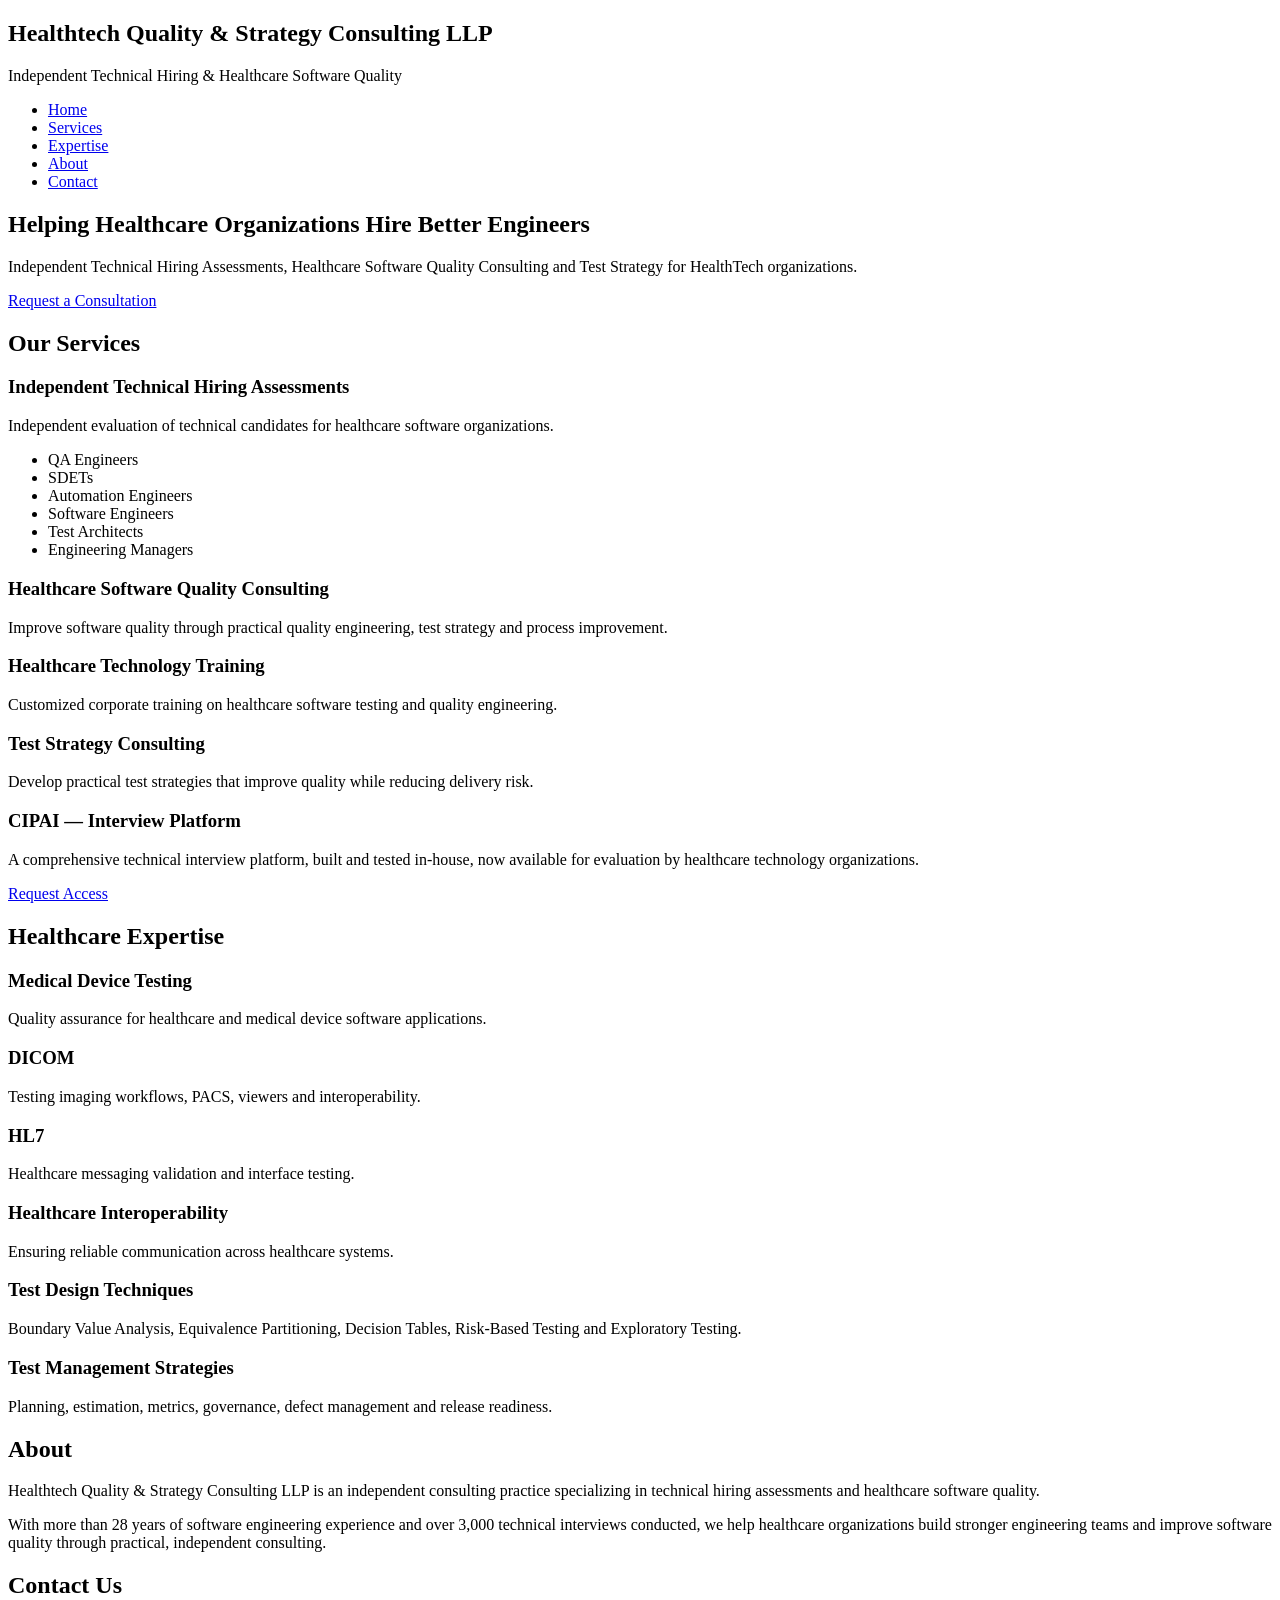
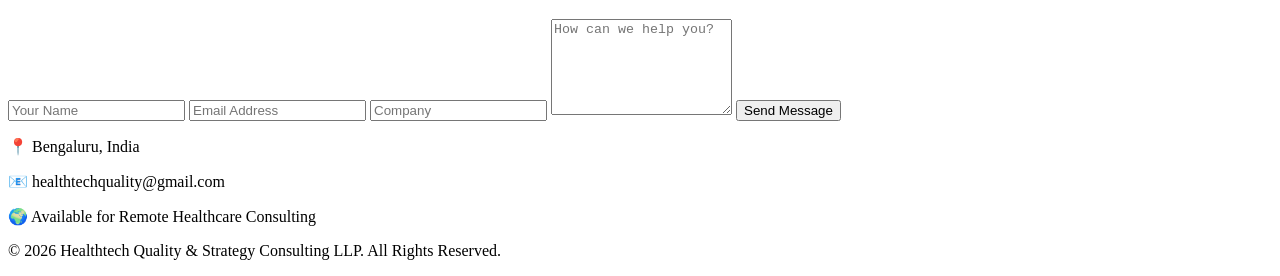
==== index.html @ ac016730 "Add files via upload" ====
<!DOCTYPE html>
<html lang="en">

<head>

<meta charset="UTF-8">
<meta name="viewport" content="width=device-width, initial-scale=1.0">

<title>Healthtech Quality & Strategy Consulting LLP</title>

<meta name="description"
content="Independent Technical Hiring Assessments and Healthcare Software Quality Consulting">

<link rel="stylesheet" href="css/style.css">

<link rel="icon" type="image/svg+xml" href="favicon.svg">

<link rel="preconnect" href="https://fonts.googleapis.com">

<link rel="preconnect" href="https://fonts.gstatic.com" crossorigin>

<link href="https://fonts.googleapis.com/css2?family=Poppins:wght@400;500;600;700&display=swap" rel="stylesheet">

</head>

<body>

<header>

<div class="container">

<div class="logo">

<h2>Healthtech Quality & Strategy Consulting LLP</h2>

<p>Independent Technical Hiring & Healthcare Software Quality</p>

</div>

<nav>

<ul>

<li><a href="index.html">Home</a></li>

<li><a href="services.html">Services</a></li>

<li><a href="healthcare-expertise.html">Expertise</a></li>

<li><a href="about.html">About</a></li>

<li><a href="contact.html">Contact</a></li>

</ul>

</nav>

</div>

</header>

<section class="hero" id="home">

<div class="container">

<h1>

Helping Healthcare Organizations Hire Better Engineers

</h1>

<p>

Independent Technical Hiring Assessments, Healthcare Software Quality Consulting and Test Strategy for HealthTech organizations.

</p>

<a href="contact.html" class="button">

Request a Consultation

</a>

</div>

</section>

<section id="services">

<div class="container">

<h2>

Our Services

</h2>

<div class="cards">

<div class="card">

<h3>

Independent Technical Hiring Assessments

</h3>

<p>

Independent evaluation of technical candidates for healthcare software organizations.

</p>

<ul>

<li>QA Engineers</li>

<li>SDETs</li>

<li>Automation Engineers</li>

<li>Software Engineers</li>

<li>Test Architects</li>

<li>Engineering Managers</li>

</ul>

</div>

<div class="card">

<h3>

Healthcare Software Quality Consulting

</h3>

<p>

Improve software quality through practical quality engineering, test strategy and process improvement.

</p>

</div>

<div class="card">

<h3>

Healthcare Technology Training

</h3>

<p>

Customized corporate training on healthcare software testing and quality engineering.

</p>

</div>

<div class="card">

<h3>

Test Strategy Consulting

</h3>

<p>

Develop practical test strategies that improve quality while reducing delivery risk.

</p>

</div>

<div class="card">

<h3>

CIPAI — Interview Platform

</h3>

<p>

A comprehensive technical interview platform, built and tested in-house, now available for evaluation by healthcare technology organizations.

</p>

<a href="contact.html" class="button">Request Access</a>

</div>

</div>

</div>

</section>

<section id="expertise">

<div class="container">

<h2>

Healthcare Expertise

</h2>

<div class="cards">

<div class="card">

<h3>

Medical Device Testing

</h3>

<p>

Quality assurance for healthcare and medical device software applications.

</p>

</div>

<div class="card">

<h3>

DICOM

</h3>

<p>

Testing imaging workflows, PACS, viewers and interoperability.

</p>

</div>

<div class="card">

<h3>

HL7

</h3>

<p>

Healthcare messaging validation and interface testing.

</p>

</div>

<div class="card">

<h3>

Healthcare Interoperability

</h3>

<p>

Ensuring reliable communication across healthcare systems.

</p>

</div>

<div class="card">

<h3>

Test Design Techniques

</h3>

<p>

Boundary Value Analysis, Equivalence Partitioning, Decision Tables, Risk-Based Testing and Exploratory Testing.

</p>

</div>

<div class="card">

<h3>

Test Management Strategies

</h3>

<p>

Planning, estimation, metrics, governance, defect management and release readiness.

</p>

</div>

</div>

</div>

</section>

<section id="about">

<div class="container">

<h2>

About

</h2>

<p>

Healthtech Quality & Strategy Consulting LLP is an independent consulting practice specializing in technical hiring assessments and healthcare software quality.

</p>

<p>

With more than 28 years of software engineering experience and over 3,000 technical interviews conducted, we help healthcare organizations build stronger engineering teams and improve software quality through practical, independent consulting.

</p>

</div>

</section>

<section id="contact">

<div class="container">

<h2>

Contact Us

</h2>

<form action="https://formspree.io/f/mrewraya" method="POST">

<input
type="text"
name="name"
placeholder="Your Name"
required>

<input
type="email"
name="email"
placeholder="Email Address"
required>

<input
type="text"
name="company"
placeholder="Company">

<textarea
name="message"
rows="6"
placeholder="How can we help you?"
required></textarea>

<button type="submit">

Send Message

</button>

</form>

<div class="contact">

<p>

📍 Bengaluru, India

</p>

<p>

📧 healthtechquality@gmail.com

</p>

<p>

🌍 Available for Remote Healthcare Consulting

</p>

</div>

</div>

</section>

<footer>

<div class="container">

<p>

© 2026 Healthtech Quality & Strategy Consulting LLP. All Rights Reserved.

</p>

</div>

</footer>

<script src="js/main.js"></script>

</body>

</html>
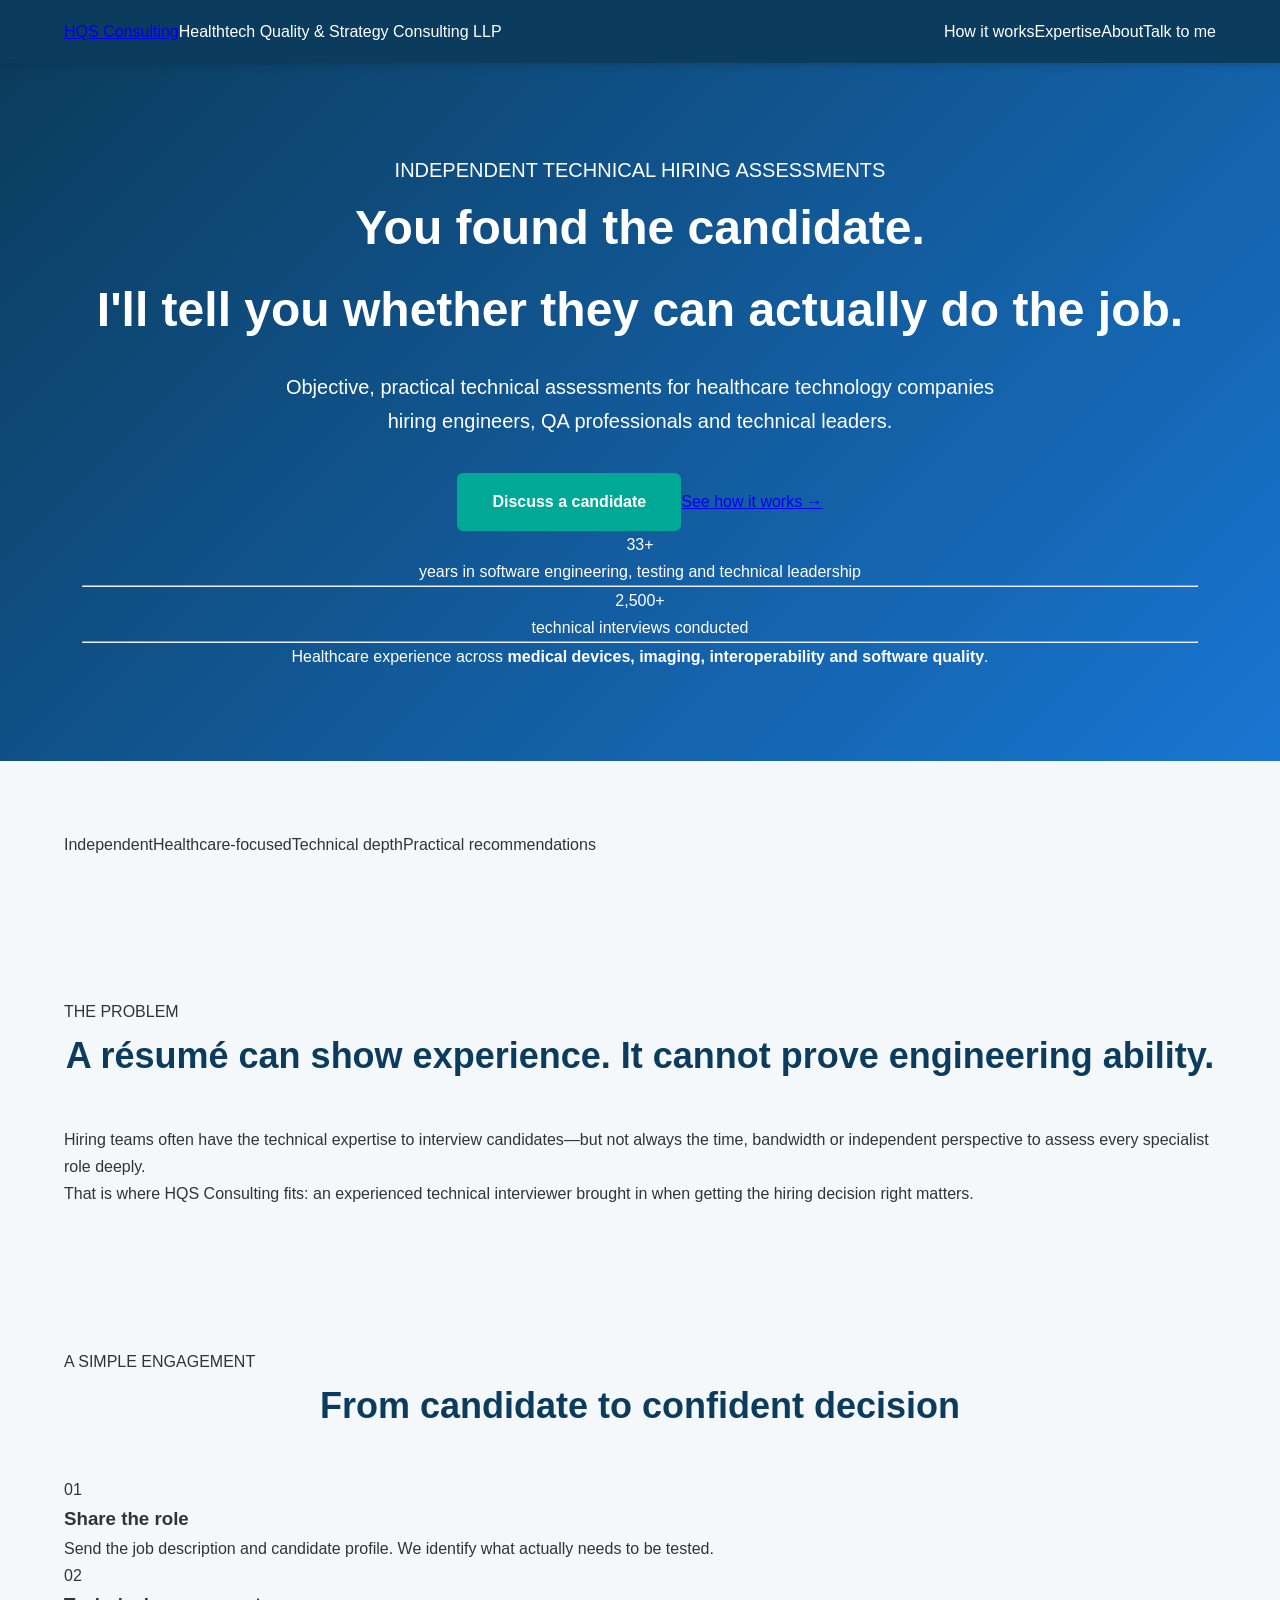
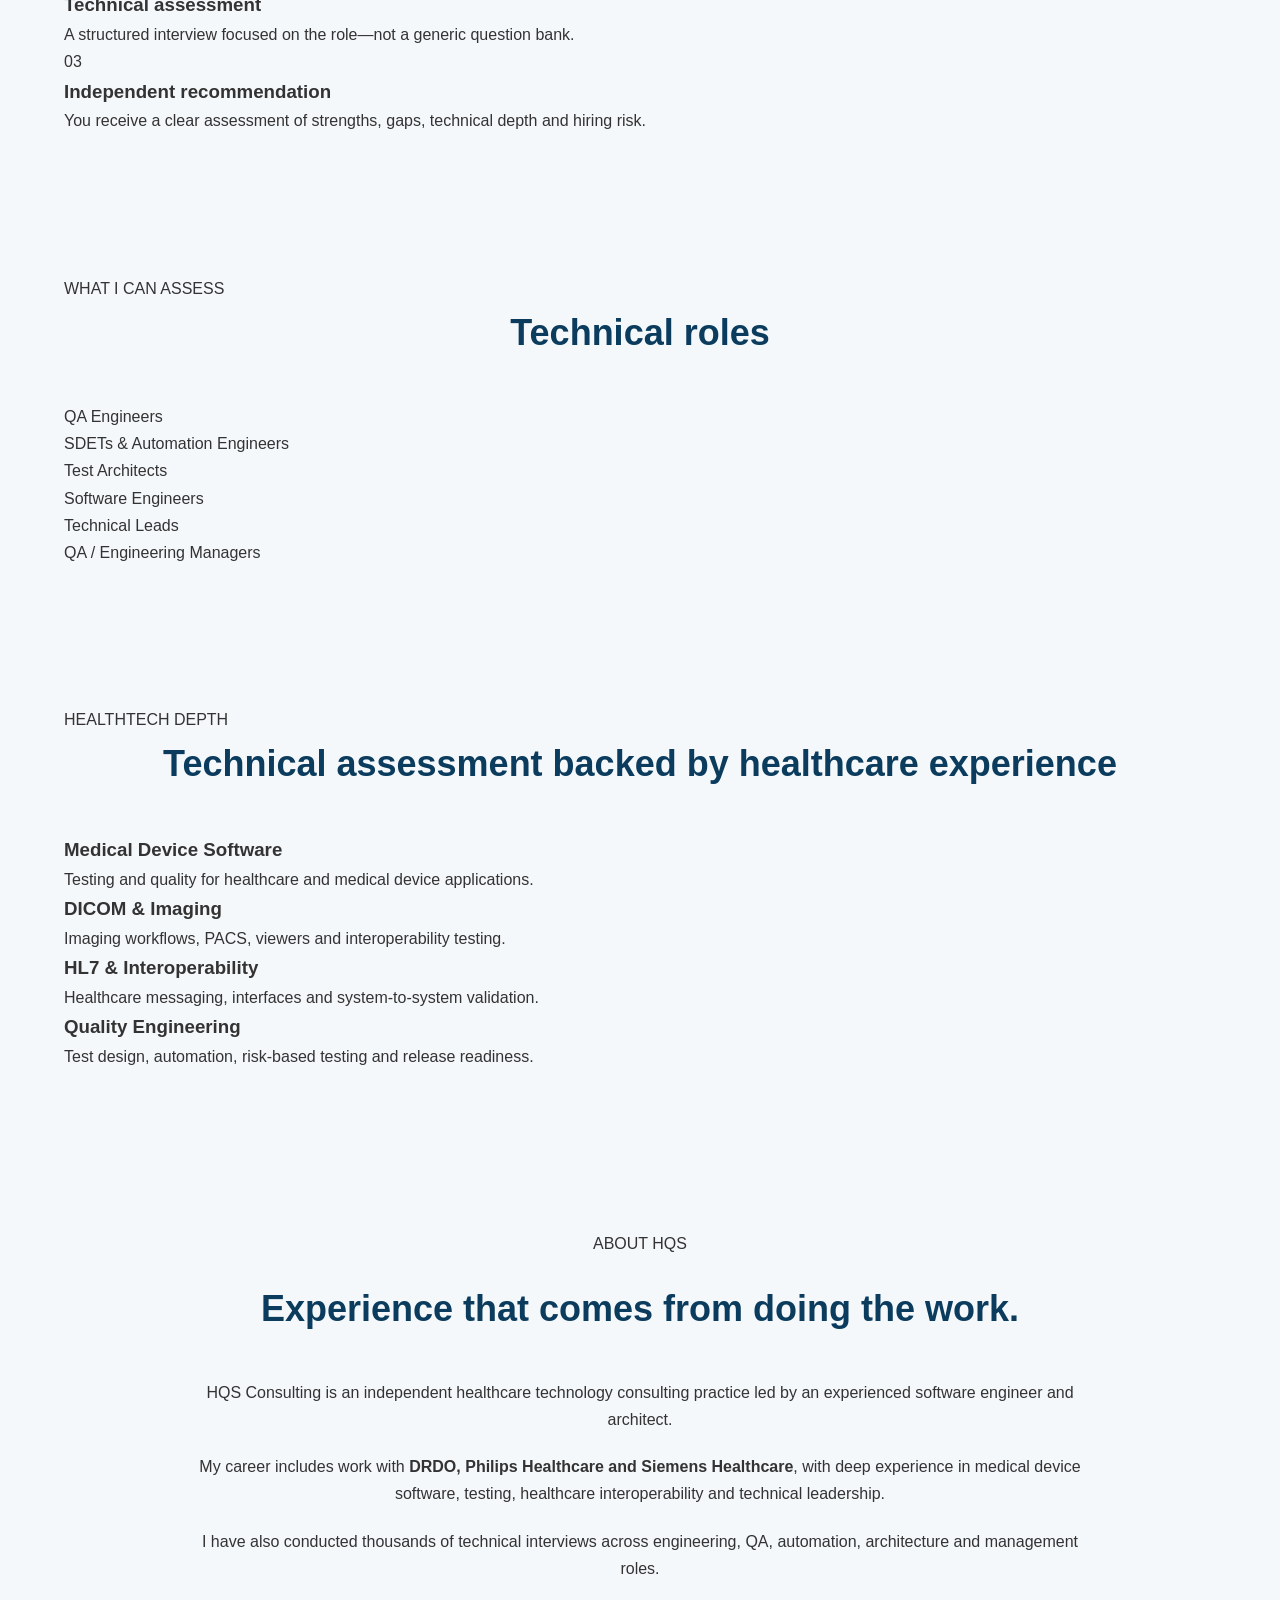
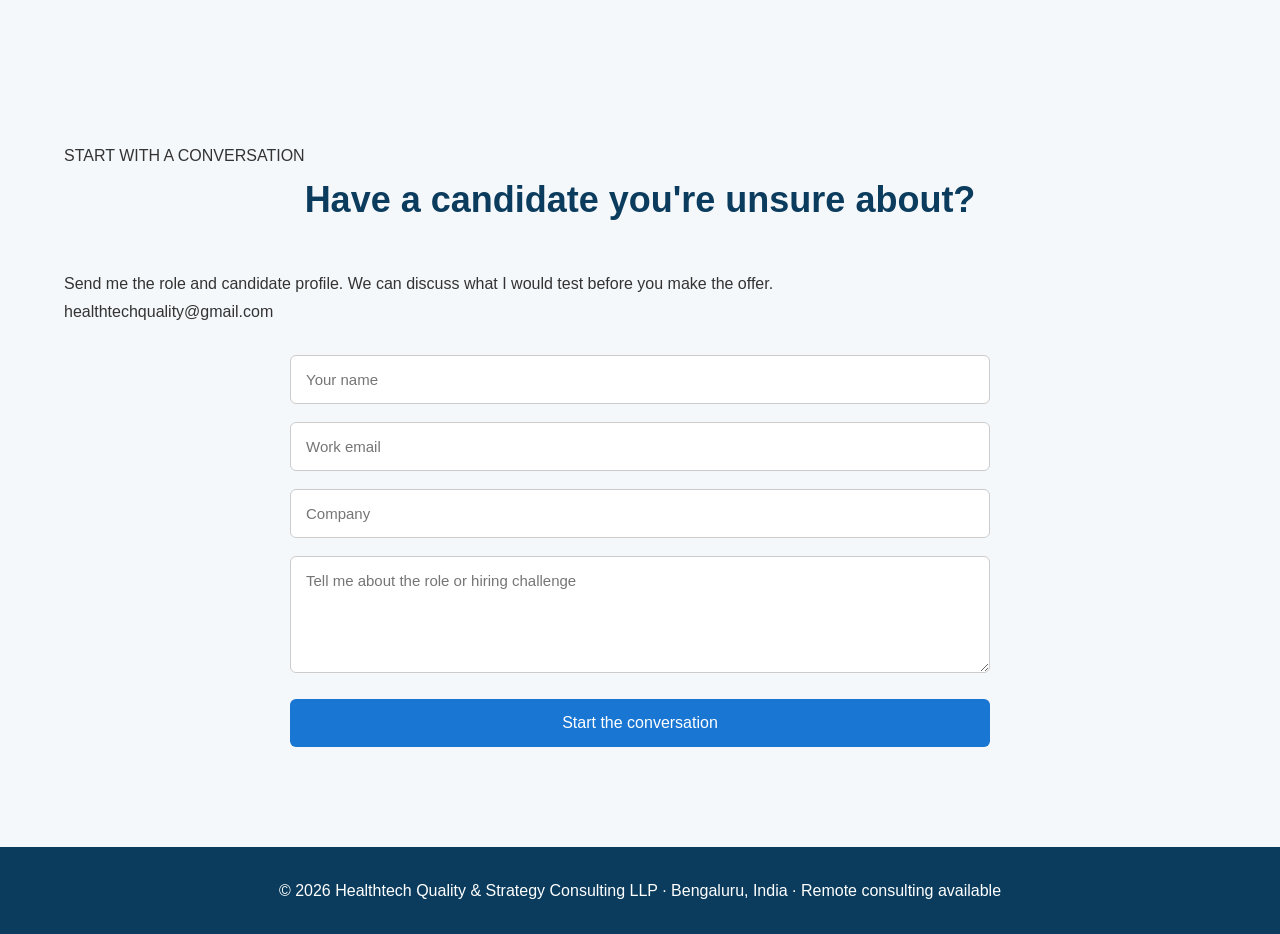
==== commit 72b88280: "Reposition homepage around technical hiring assessments" ====
--- a/index.html
+++ b/index.html
@@ -1,431 +1,95 @@
-<!DOCTYPE html>
-<html lang="en">
-
-<head>
-
-<meta charset="UTF-8">
-<meta name="viewport" content="width=device-width, initial-scale=1.0">
-
-<title>Healthtech Quality & Strategy Consulting LLP</title>
-
-<meta name="description"
-content="Independent Technical Hiring Assessments and Healthcare Software Quality Consulting">
-
-<link rel="stylesheet" href="css/style.css">
-
-<link rel="icon" type="image/svg+xml" href="favicon.svg">
-
-<link rel="preconnect" href="https://fonts.googleapis.com">
-
-<link rel="preconnect" href="https://fonts.gstatic.com" crossorigin>
-
-<link href="https://fonts.googleapis.com/css2?family=Poppins:wght@400;500;600;700&display=swap" rel="stylesheet">
-
-</head>
-
-<body>
-
-<header>
-
-<div class="container">
-
-<div class="logo">
-
-<h2>Healthtech Quality & Strategy Consulting LLP</h2>
-
-<p>Independent Technical Hiring & Healthcare Software Quality</p>
-
-</div>
-
-<nav>
-
-<ul>
-
-<li><a href="index.html">Home</a></li>
-
-<li><a href="services.html">Services</a></li>
-
-<li><a href="healthcare-expertise.html">Expertise</a></li>
-
-<li><a href="about.html">About</a></li>
-
-<li><a href="contact.html">Contact</a></li>
-
-</ul>
-
-</nav>
-
-</div>
-
-</header>
-
-<section class="hero" id="home">
-
-<div class="container">
-
-<h1>
-
-Helping Healthcare Organizations Hire Better Engineers
-
-</h1>
-
-<p>
-
-Independent Technical Hiring Assessments, Healthcare Software Quality Consulting and Test Strategy for HealthTech organizations.
-
-</p>
-
-<a href="contact.html" class="button">
-
-Request a Consultation
-
-</a>
-
-</div>
-
-</section>
-
-<section id="services">
-
-<div class="container">
-
-<h2>
-
-Our Services
-
-</h2>
-
-<div class="cards">
-
-<div class="card">
-
-<h3>
-
-Independent Technical Hiring Assessments
-
-</h3>
-
-<p>
-
-Independent evaluation of technical candidates for healthcare software organizations.
-
-</p>
-
-<ul>
-
-<li>QA Engineers</li>
-
-<li>SDETs</li>
-
-<li>Automation Engineers</li>
-
-<li>Software Engineers</li>
-
-<li>Test Architects</li>
-
-<li>Engineering Managers</li>
-
-</ul>
-
-</div>
-
-<div class="card">
-
-<h3>
-
-Healthcare Software Quality Consulting
-
-</h3>
-
-<p>
-
-Improve software quality through practical quality engineering, test strategy and process improvement.
-
-</p>
-
-</div>
-
-<div class="card">
-
-<h3>
-
-Healthcare Technology Training
-
-</h3>
-
-<p>
-
-Customized corporate training on healthcare software testing and quality engineering.
-
-</p>
-
-</div>
-
-<div class="card">
-
-<h3>
-
-Test Strategy Consulting
-
-</h3>
-
-<p>
-
-Develop practical test strategies that improve quality while reducing delivery risk.
-
-</p>
-
-</div>
-
-<div class="card">
-
-<h3>
-
-CIPAI — Interview Platform
-
-</h3>
-
-<p>
-
-A comprehensive technical interview platform, built and tested in-house, now available for evaluation by healthcare technology organizations.
-
-</p>
-
-<a href="contact.html" class="button">Request Access</a>
-
-</div>
-
-</div>
-
-</div>
-
-</section>
-
-<section id="expertise">
-
-<div class="container">
-
-<h2>
-
-Healthcare Expertise
-
-</h2>
-
-<div class="cards">
-
-<div class="card">
-
-<h3>
-
-Medical Device Testing
-
-</h3>
-
-<p>
-
-Quality assurance for healthcare and medical device software applications.
-
-</p>
-
-</div>
-
-<div class="card">
-
-<h3>
-
-DICOM
-
-</h3>
-
-<p>
-
-Testing imaging workflows, PACS, viewers and interoperability.
-
-</p>
-
-</div>
-
-<div class="card">
-
-<h3>
-
-HL7
-
-</h3>
-
-<p>
-
-Healthcare messaging validation and interface testing.
-
-</p>
-
-</div>
-
-<div class="card">
-
-<h3>
-
-Healthcare Interoperability
-
-</h3>
-
-<p>
-
-Ensuring reliable communication across healthcare systems.
-
-</p>
-
-</div>
-
-<div class="card">
-
-<h3>
-
-Test Design Techniques
-
-</h3>
-
-<p>
-
-Boundary Value Analysis, Equivalence Partitioning, Decision Tables, Risk-Based Testing and Exploratory Testing.
-
-</p>
-
-</div>
-
-<div class="card">
-
-<h3>
-
-Test Management Strategies
-
-</h3>
-
-<p>
-
-Planning, estimation, metrics, governance, defect management and release readiness.
-
-</p>
-
-</div>
-
-</div>
-
-</div>
-
-</section>
-
-<section id="about">
-
-<div class="container">
-
-<h2>
-
-About
-
-</h2>
-
-<p>
-
-Healthtech Quality & Strategy Consulting LLP is an independent consulting practice specializing in technical hiring assessments and healthcare software quality.
-
-</p>
-
-<p>
-
-With more than 28 years of software engineering experience and over 3,000 technical interviews conducted, we help healthcare organizations build stronger engineering teams and improve software quality through practical, independent consulting.
-
-</p>
-
-</div>
-
-</section>
-
-<section id="contact">
-
-<div class="container">
-
-<h2>
-
-Contact Us
-
-</h2>
-
-<form action="https://formspree.io/f/mrewraya" method="POST">
-
-<input
-type="text"
-name="name"
-placeholder="Your Name"
-required>
-
-<input
-type="email"
-name="email"
-placeholder="Email Address"
-required>
-
-<input
-type="text"
-name="company"
-placeholder="Company">
-
-<textarea
-name="message"
-rows="6"
-placeholder="How can we help you?"
-required></textarea>
-
-<button type="submit">
-
-Send Message
-
-</button>
-
-</form>
-
-<div class="contact">
-
-<p>
-
-📍 Bengaluru, India
-
-</p>
-
-<p>
-
-📧 healthtechquality@gmail.com
-
-</p>
-
-<p>
-
-🌍 Available for Remote Healthcare Consulting
-
-</p>
-
-</div>
-
-</div>
-
-</section>
-
-<footer>
-
-<div class="container">
-
-<p>
-
-© 2026 Healthtech Quality & Strategy Consulting LLP. All Rights Reserved.
-
-</p>
-
-</div>
-
-</footer>
-
-<script src="js/main.js"></script>
-
-</body>
-
+<!DOCTYPE html>
+<html lang="en">
+<head>
+<meta charset="UTF-8">
+<meta name="viewport" content="width=device-width, initial-scale=1.0">
+<title>HQS Consulting | Independent Technical Hiring Assessments for HealthTech</title>
+<meta name="description" content="Independent technical hiring assessments for healthcare technology companies. Objective evaluation of QA, SDET, automation, software engineering and technical leadership candidates.">
+<link rel="stylesheet" href="css/style.css">
+<link rel="icon" type="image/svg+xml" href="favicon.svg">
+<link rel="preconnect" href="https://fonts.googleapis.com">
+<link rel="preconnect" href="https://fonts.gstatic.com" crossorigin>
+<link href="https://fonts.googleapis.com/css2?family=Poppins:wght@400;500;600;700&display=swap" rel="stylesheet">
+</head>
+<body>
+<header>
+<div class="container nav-wrap">
+<div class="logo"><a href="#top">HQS Consulting</a><span>Healthtech Quality & Strategy Consulting LLP</span></div>
+<nav><a href="#how">How it works</a><a href="#expertise">Expertise</a><a href="#about">About</a><a class="nav-cta" href="#contact">Talk to me</a></nav>
+</div>
+</header>
+<main id="top">
+<section class="hero">
+<div class="container hero-grid">
+<div>
+<p class="eyebrow">INDEPENDENT TECHNICAL HIRING ASSESSMENTS</p>
+<h1>You found the candidate.<br><strong>I'll tell you whether they can actually do the job.</strong></h1>
+<p class="lead">Objective, practical technical assessments for healthcare technology companies hiring engineers, QA professionals and technical leaders.</p>
+<div class="actions"><a class="button" href="#contact">Discuss a candidate</a><a class="text-link" href="#how">See how it works →</a></div>
+</div>
+<div class="proof-card">
+<div class="proof-number">33+</div><div>years in software engineering, testing and technical leadership</div>
+<hr>
+<div class="proof-number">2,500+</div><div>technical interviews conducted</div>
+<hr>
+<div>Healthcare experience across <strong>medical devices, imaging, interoperability and software quality</strong>.</div>
+</div>
+</div>
+</section>
+<section class="trust">
+<div class="container trust-row"><span>Independent</span><span>Healthcare-focused</span><span>Technical depth</span><span>Practical recommendations</span></div>
+</section>
+<section id="problem">
+<div class="container narrow">
+<p class="eyebrow">THE PROBLEM</p>
+<h2>A résumé can show experience. It cannot prove engineering ability.</h2>
+<p>Hiring teams often have the technical expertise to interview candidates—but not always the time, bandwidth or independent perspective to assess every specialist role deeply.</p>
+<p>That is where HQS Consulting fits: an experienced technical interviewer brought in when getting the hiring decision right matters.</p>
+</div>
+</section>
+<section id="how" class="soft">
+<div class="container">
+<p class="eyebrow">A SIMPLE ENGAGEMENT</p><h2>From candidate to confident decision</h2>
+<div class="steps">
+<div class="step"><span>01</span><h3>Share the role</h3><p>Send the job description and candidate profile. We identify what actually needs to be tested.</p></div>
+<div class="step"><span>02</span><h3>Technical assessment</h3><p>A structured interview focused on the role—not a generic question bank.</p></div>
+<div class="step"><span>03</span><h3>Independent recommendation</h3><p>You receive a clear assessment of strengths, gaps, technical depth and hiring risk.</p></div>
+</div>
+</div>
+</section>
+<section id="roles">
+<div class="container">
+<p class="eyebrow">WHAT I CAN ASSESS</p><h2>Technical roles</h2>
+<div class="role-grid">
+<div>QA Engineers</div><div>SDETs & Automation Engineers</div><div>Test Architects</div><div>Software Engineers</div><div>Technical Leads</div><div>QA / Engineering Managers</div>
+</div>
+</div>
+</section>
+<section id="expertise" class="soft">
+<div class="container">
+<p class="eyebrow">HEALTHTECH DEPTH</p><h2>Technical assessment backed by healthcare experience</h2>
+<div class="expertise-grid">
+<div><h3>Medical Device Software</h3><p>Testing and quality for healthcare and medical device applications.</p></div>
+<div><h3>DICOM & Imaging</h3><p>Imaging workflows, PACS, viewers and interoperability testing.</p></div>
+<div><h3>HL7 & Interoperability</h3><p>Healthcare messaging, interfaces and system-to-system validation.</p></div>
+<div><h3>Quality Engineering</h3><p>Test design, automation, risk-based testing and release readiness.</p></div>
+</div>
+</div>
+</section>
+<section id="about">
+<div class="container about-grid">
+<div><p class="eyebrow">ABOUT HQS</p><h2>Experience that comes from doing the work.</h2></div>
+<div><p>HQS Consulting is an independent healthcare technology consulting practice led by an experienced software engineer and architect.</p><p>My career includes work with <strong>DRDO, Philips Healthcare and Siemens Healthcare</strong>, with deep experience in medical device software, testing, healthcare interoperability and technical leadership.</p><p>I have also conducted thousands of technical interviews across engineering, QA, automation, architecture and management roles.</p></div>
+</div>
+</section>
+<section id="contact" class="contact-section">
+<div class="container contact-grid">
+<div><p class="eyebrow">START WITH A CONVERSATION</p><h2>Have a candidate you're unsure about?</h2><p>Send me the role and candidate profile. We can discuss what I would test before you make the offer.</p><p class="email">healthtechquality@gmail.com</p></div>
+<form action="https://formspree.io/f/mrewraya" method="POST"><input type="text" name="name" placeholder="Your name" required><input type="email" name="email" placeholder="Work email" required><input type="text" name="company" placeholder="Company"><textarea name="message" rows="5" placeholder="Tell me about the role or hiring challenge" required></textarea><button type="submit">Start the conversation</button></form>
+</div>
+</section>
+</main>
+<footer><div class="container"><p>© 2026 Healthtech Quality & Strategy Consulting LLP · Bengaluru, India · Remote consulting available</p></div></footer>
+<script src="js/main.js"></script>
+</body>
 </html>
--- a/css/style.css
+++ b/css/style.css
@@ -0,0 +1,280 @@
+/* ===========================================
+   Healthtech Quality & Strategy Consulting LLP
+   Version 1
+=========================================== */
+
+*{
+    margin:0;
+    padding:0;
+    box-sizing:border-box;
+}
+
+html{
+    scroll-behavior:smooth;
+}
+
+body{
+    font-family:'Poppins',sans-serif;
+    color:#333;
+    background:#f5f8fb;
+    line-height:1.7;
+}
+
+/* Container */
+
+.container{
+    width:90%;
+    max-width:1200px;
+    margin:auto;
+}
+
+/* ===========================
+   Header
+=========================== */
+
+header{
+    background:#0B3C5D;
+    color:#fff;
+    position:sticky;
+    top:0;
+    z-index:1000;
+    box-shadow:0 2px 8px rgba(0,0,0,.15);
+}
+
+header .container{
+    display:flex;
+    justify-content:space-between;
+    align-items:center;
+    padding:18px 0;
+}
+
+.logo h2{
+    font-size:24px;
+}
+
+.logo p{
+    font-size:13px;
+    color:#d6e6f5;
+}
+
+nav ul{
+    display:flex;
+    list-style:none;
+}
+
+nav li{
+    margin-left:30px;
+}
+
+nav a{
+    color:#fff;
+    text-decoration:none;
+    transition:.3s;
+    font-weight:500;
+}
+
+nav a:hover{
+    color:#8fd3ff;
+}
+
+/* ===========================
+   Hero
+=========================== */
+
+.hero{
+    background:linear-gradient(135deg,#0B3C5D,#1976D2);
+    color:white;
+    text-align:center;
+    padding:90px 20px;
+}
+
+.hero h1{
+    font-size:48px;
+    margin-bottom:20px;
+}
+
+.hero p{
+    max-width:750px;
+    margin:auto;
+    font-size:20px;
+}
+
+.button{
+    display:inline-block;
+    margin-top:35px;
+    padding:15px 35px;
+    background:#00A896;
+    color:white;
+    text-decoration:none;
+    border-radius:6px;
+    transition:.3s;
+    font-weight:600;
+}
+
+.button:hover{
+    background:#018a79;
+}
+
+/* ===========================
+   Sections
+=========================== */
+
+section{
+    padding:70px 0;
+}
+
+section h2{
+    text-align:center;
+    color:#0B3C5D;
+    margin-bottom:40px;
+    font-size:36px;
+}
+
+/* ===========================
+   Cards
+=========================== */
+
+.cards{
+    display:grid;
+    grid-template-columns:repeat(auto-fit,minmax(280px,1fr));
+    gap:25px;
+}
+
+.card{
+    background:white;
+    padding:30px;
+    border-radius:10px;
+    box-shadow:0 10px 25px rgba(0,0,0,.08);
+    transition:.3s;
+}
+
+.card:hover{
+    transform:translateY(-8px);
+}
+
+.card h3{
+    color:#0B3C5D;
+    margin-bottom:15px;
+}
+
+.card ul{
+    margin-top:15px;
+    padding-left:18px;
+}
+
+.card li{
+    margin-bottom:8px;
+}
+
+/* ===========================
+   About
+=========================== */
+
+#about p{
+    max-width:900px;
+    margin:20px auto;
+    text-align:center;
+}
+
+/* ===========================
+   Contact
+=========================== */
+
+form{
+    max-width:700px;
+    margin:30px auto;
+}
+
+input,
+textarea{
+    width:100%;
+    padding:15px;
+    margin-bottom:18px;
+    border:1px solid #ccc;
+    border-radius:6px;
+    font-family:inherit;
+    font-size:15px;
+}
+
+textarea{
+    resize:vertical;
+}
+
+button{
+    width:100%;
+    padding:15px;
+    background:#1976D2;
+    color:white;
+    border:none;
+    border-radius:6px;
+    font-size:16px;
+    cursor:pointer;
+    transition:.3s;
+}
+
+button:hover{
+    background:#125ea8;
+}
+
+.contact{
+    text-align:center;
+    margin-top:40px;
+}
+
+.contact p{
+    margin-bottom:10px;
+}
+
+/* ===========================
+   Footer
+=========================== */
+
+footer{
+    background:#0B3C5D;
+    color:white;
+    text-align:center;
+    padding:30px 20px;
+}
+
+/* ===========================
+   Mobile
+=========================== */
+
+@media(max-width:900px){
+
+header .container{
+    flex-direction:column;
+    text-align:center;
+}
+
+nav ul{
+    flex-wrap:wrap;
+    justify-content:center;
+    margin-top:20px;
+}
+
+nav li{
+    margin:10px 15px;
+}
+
+.hero{
+    padding:70px 20px;
+}
+
+.hero h1{
+    font-size:34px;
+}
+
+.hero p{
+    font-size:18px;
+}
+
+section h2{
+    font-size:28px;
+}
+
+.logo h2{
+    font-size:20px;
+}
+
+}
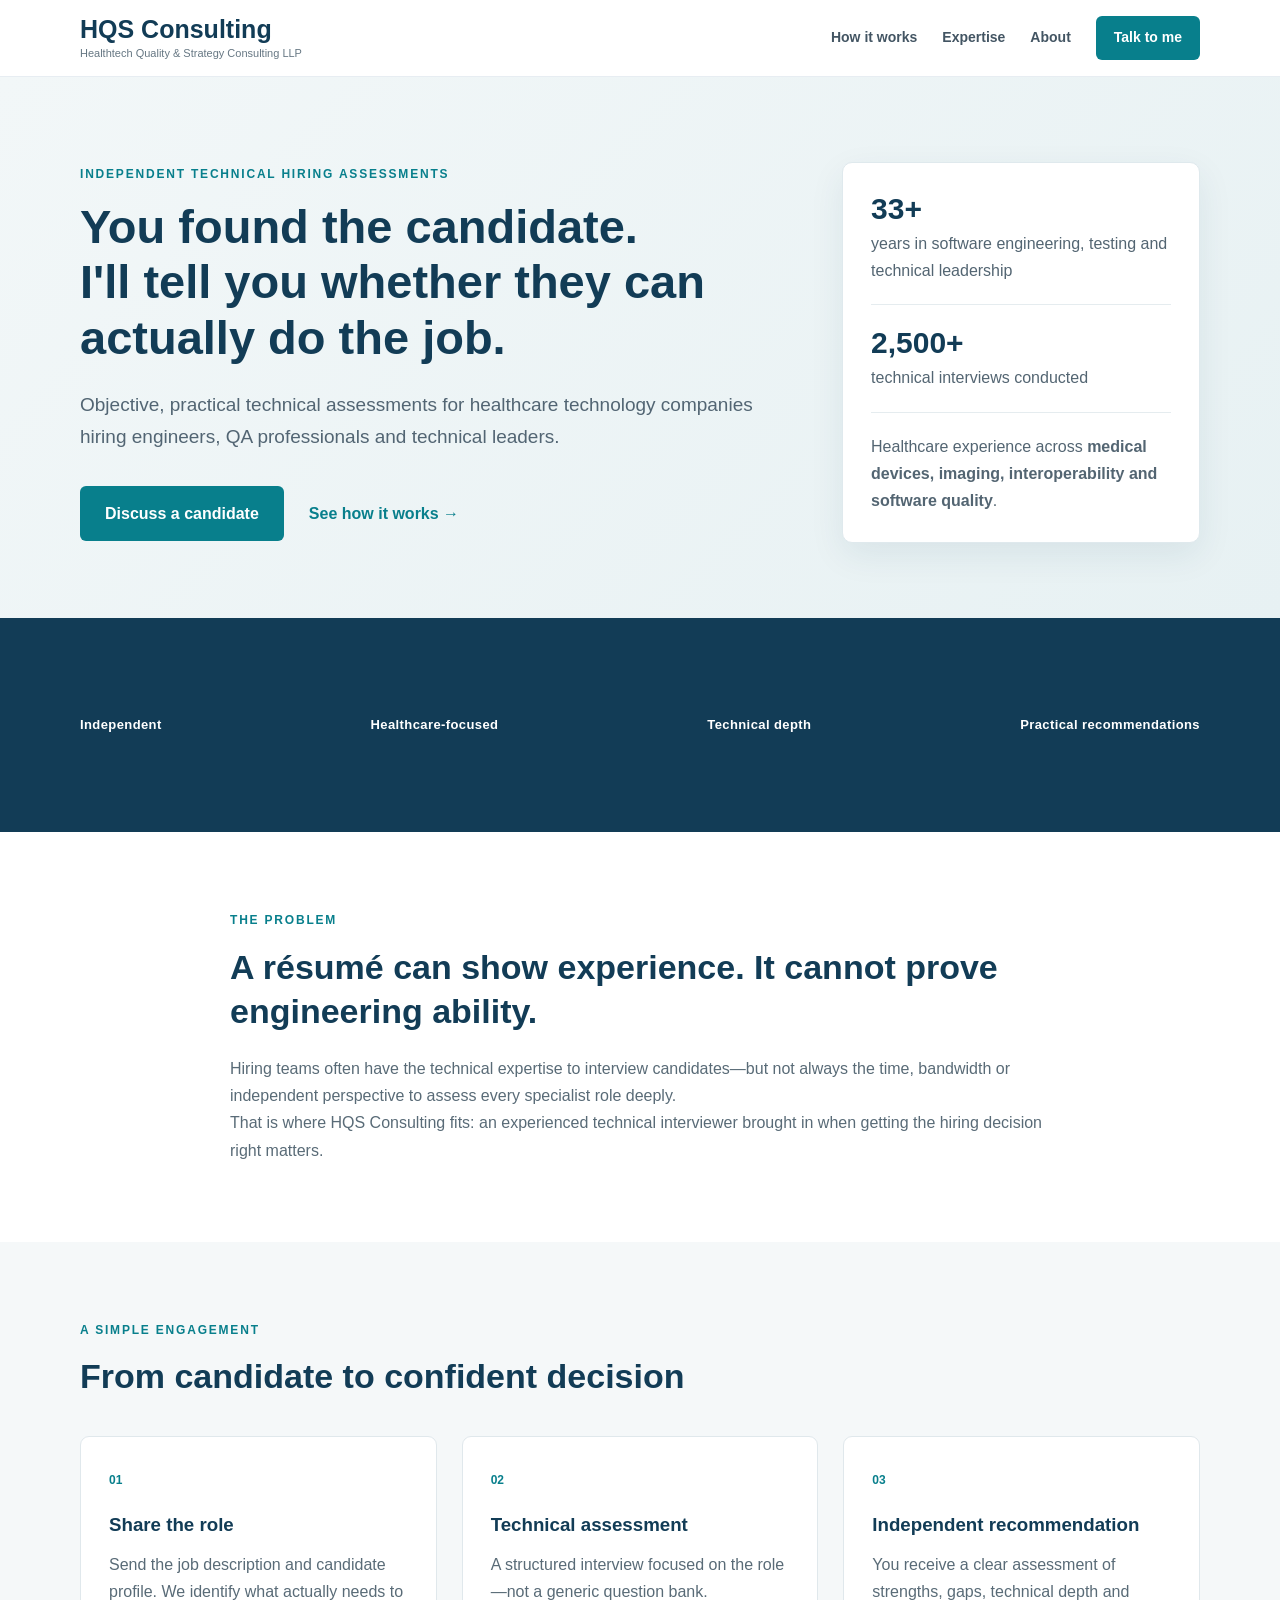
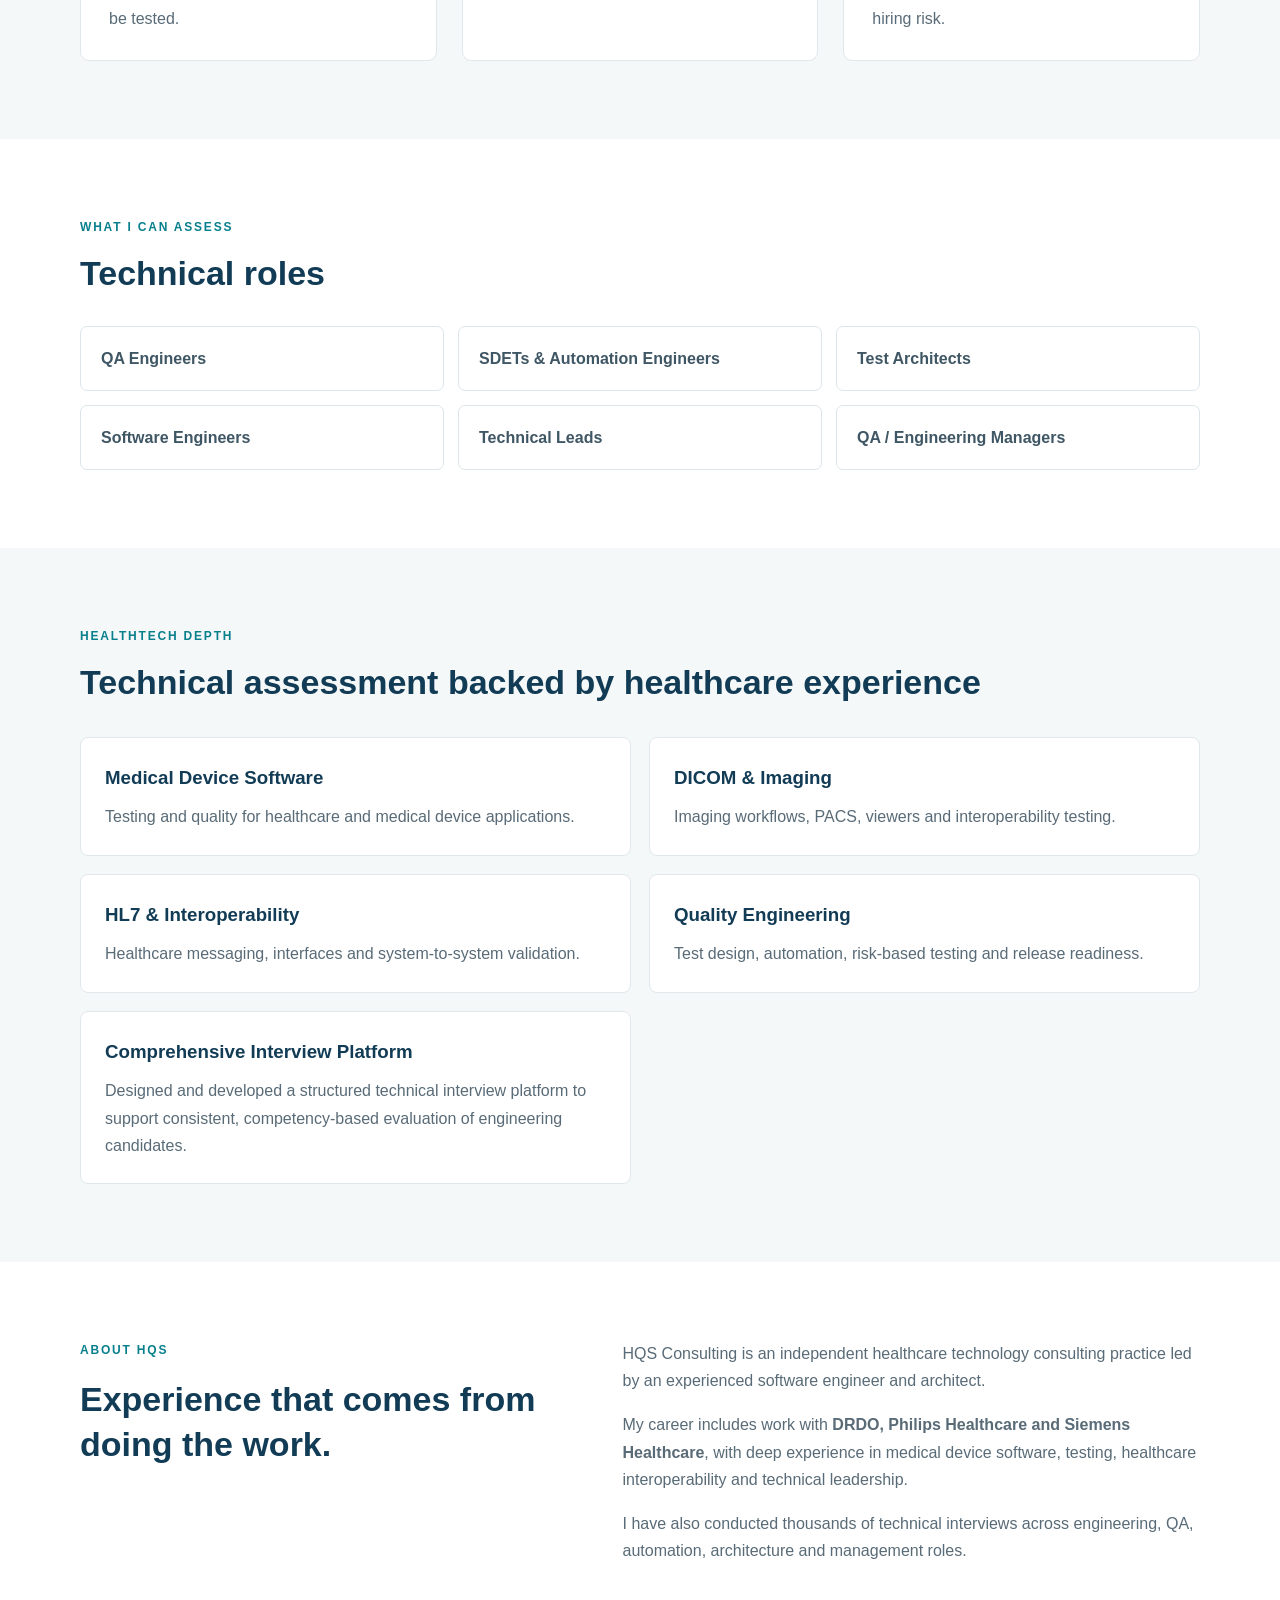
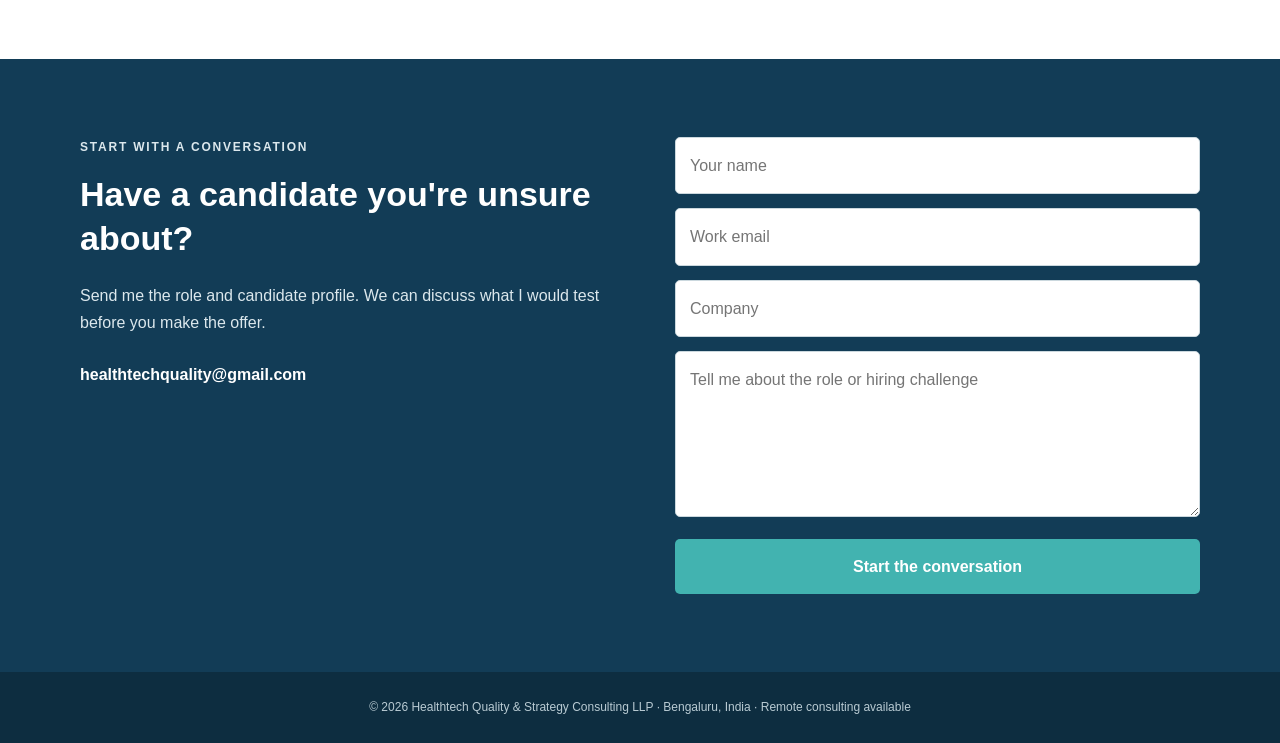
==== commit 36a2e8b1: "Add reference to private Comprehensive Interview Platform" ====
--- a/index.html
+++ b/index.html
@@ -73,6 +73,7 @@
 <div><h3>DICOM & Imaging</h3><p>Imaging workflows, PACS, viewers and interoperability testing.</p></div>
 <div><h3>HL7 & Interoperability</h3><p>Healthcare messaging, interfaces and system-to-system validation.</p></div>
 <div><h3>Quality Engineering</h3><p>Test design, automation, risk-based testing and release readiness.</p></div>
+<div><h3>Comprehensive Interview Platform</h3><p>Designed and developed a structured technical interview platform to support consistent, competency-based evaluation of engineering candidates.</p></div>
 </div>
 </div>
 </section>
--- a/css/style.css
+++ b/css/style.css
@@ -1,280 +1 @@
-/* ===========================================
-   Healthtech Quality & Strategy Consulting LLP
-   Version 1
-=========================================== */
-
-*{
-    margin:0;
-    padding:0;
-    box-sizing:border-box;
-}
-
-html{
-    scroll-behavior:smooth;
-}
-
-body{
-    font-family:'Poppins',sans-serif;
-    color:#333;
-    background:#f5f8fb;
-    line-height:1.7;
-}
-
-/* Container */
-
-.container{
-    width:90%;
-    max-width:1200px;
-    margin:auto;
-}
-
-/* ===========================
-   Header
-=========================== */
-
-header{
-    background:#0B3C5D;
-    color:#fff;
-    position:sticky;
-    top:0;
-    z-index:1000;
-    box-shadow:0 2px 8px rgba(0,0,0,.15);
-}
-
-header .container{
-    display:flex;
-    justify-content:space-between;
-    align-items:center;
-    padding:18px 0;
-}
-
-.logo h2{
-    font-size:24px;
-}
-
-.logo p{
-    font-size:13px;
-    color:#d6e6f5;
-}
-
-nav ul{
-    display:flex;
-    list-style:none;
-}
-
-nav li{
-    margin-left:30px;
-}
-
-nav a{
-    color:#fff;
-    text-decoration:none;
-    transition:.3s;
-    font-weight:500;
-}
-
-nav a:hover{
-    color:#8fd3ff;
-}
-
-/* ===========================
-   Hero
-=========================== */
-
-.hero{
-    background:linear-gradient(135deg,#0B3C5D,#1976D2);
-    color:white;
-    text-align:center;
-    padding:90px 20px;
-}
-
-.hero h1{
-    font-size:48px;
-    margin-bottom:20px;
-}
-
-.hero p{
-    max-width:750px;
-    margin:auto;
-    font-size:20px;
-}
-
-.button{
-    display:inline-block;
-    margin-top:35px;
-    padding:15px 35px;
-    background:#00A896;
-    color:white;
-    text-decoration:none;
-    border-radius:6px;
-    transition:.3s;
-    font-weight:600;
-}
-
-.button:hover{
-    background:#018a79;
-}
-
-/* ===========================
-   Sections
-=========================== */
-
-section{
-    padding:70px 0;
-}
-
-section h2{
-    text-align:center;
-    color:#0B3C5D;
-    margin-bottom:40px;
-    font-size:36px;
-}
-
-/* ===========================
-   Cards
-=========================== */
-
-.cards{
-    display:grid;
-    grid-template-columns:repeat(auto-fit,minmax(280px,1fr));
-    gap:25px;
-}
-
-.card{
-    background:white;
-    padding:30px;
-    border-radius:10px;
-    box-shadow:0 10px 25px rgba(0,0,0,.08);
-    transition:.3s;
-}
-
-.card:hover{
-    transform:translateY(-8px);
-}
-
-.card h3{
-    color:#0B3C5D;
-    margin-bottom:15px;
-}
-
-.card ul{
-    margin-top:15px;
-    padding-left:18px;
-}
-
-.card li{
-    margin-bottom:8px;
-}
-
-/* ===========================
-   About
-=========================== */
-
-#about p{
-    max-width:900px;
-    margin:20px auto;
-    text-align:center;
-}
-
-/* ===========================
-   Contact
-=========================== */
-
-form{
-    max-width:700px;
-    margin:30px auto;
-}
-
-input,
-textarea{
-    width:100%;
-    padding:15px;
-    margin-bottom:18px;
-    border:1px solid #ccc;
-    border-radius:6px;
-    font-family:inherit;
-    font-size:15px;
-}
-
-textarea{
-    resize:vertical;
-}
-
-button{
-    width:100%;
-    padding:15px;
-    background:#1976D2;
-    color:white;
-    border:none;
-    border-radius:6px;
-    font-size:16px;
-    cursor:pointer;
-    transition:.3s;
-}
-
-button:hover{
-    background:#125ea8;
-}
-
-.contact{
-    text-align:center;
-    margin-top:40px;
-}
-
-.contact p{
-    margin-bottom:10px;
-}
-
-/* ===========================
-   Footer
-=========================== */
-
-footer{
-    background:#0B3C5D;
-    color:white;
-    text-align:center;
-    padding:30px 20px;
-}
-
-/* ===========================
-   Mobile
-=========================== */
-
-@media(max-width:900px){
-
-header .container{
-    flex-direction:column;
-    text-align:center;
-}
-
-nav ul{
-    flex-wrap:wrap;
-    justify-content:center;
-    margin-top:20px;
-}
-
-nav li{
-    margin:10px 15px;
-}
-
-.hero{
-    padding:70px 20px;
-}
-
-.hero h1{
-    font-size:34px;
-}
-
-.hero p{
-    font-size:18px;
-}
-
-section h2{
-    font-size:28px;
-}
-
-.logo h2{
-    font-size:20px;
-}
-
-}
+*{margin:0;padding:0;box-sizing:border-box}html{scroll-behavior:smooth}body{font-family:'Poppins',sans-serif;color:#263746;background:#fff;line-height:1.7}a{color:inherit}.container{width:90%;max-width:1120px;margin:auto}.narrow{max-width:820px}header{position:sticky;top:0;z-index:1000;background:#fff;border-bottom:1px solid #e7edf2}.nav-wrap{min-height:76px;display:flex;align-items:center;justify-content:space-between;gap:30px}.logo{text-decoration:none;display:flex;flex-direction:column}.logo a{font-size:25px;font-weight:700;color:#123c56;text-decoration:none;line-height:1.2}.logo span{font-size:11px;color:#667783}.nav-wrap nav{display:flex;align-items:center;gap:25px}.nav-wrap nav a{text-decoration:none;font-size:14px;font-weight:600;color:#435563}.nav-wrap nav a:hover{color:#087f8c}.nav-cta{padding:10px 18px;border-radius:6px;background:#087f8c;color:#fff!important}.hero{background:linear-gradient(135deg,#f2f7f8,#e7f1f3);padding:85px 0 75px}.hero-grid{display:grid;grid-template-columns:1.45fr .75fr;gap:70px;align-items:center}.eyebrow{font-size:12px;letter-spacing:1.8px;font-weight:700;color:#087f8c;margin-bottom:14px}.hero h1{font-size:47px;line-height:1.18;color:#123c56;margin-bottom:24px}.hero h1 strong{font-weight:700}.lead{font-size:19px;max-width:720px;color:#526573}.actions{display:flex;align-items:center;gap:25px;margin-top:32px}.button{display:inline-block;padding:14px 25px;background:#087f8c;color:#fff;text-decoration:none;border-radius:6px;font-weight:600}.button:hover{background:#066b75}.text-link{font-weight:600;color:#087f8c;text-decoration:none}.proof-card{background:#fff;border:1px solid #dfe9ed;border-radius:10px;padding:28px;box-shadow:0 12px 35px rgba(18,60,86,.08);color:#536572}.proof-number{font-size:30px;font-weight:700;color:#123c56;line-height:1.2;margin-bottom:3px}.proof-card hr{border:0;border-top:1px solid #e5ecef;margin:20px 0}.trust{background:#123c56;color:#fff}.trust-row{display:flex;justify-content:space-between;padding:18px 0;font-size:13px;font-weight:600;letter-spacing:.4px}section{padding:78px 0}section h2{font-size:34px;line-height:1.3;color:#123c56;margin-bottom:22px}section p{max-width:850px;color:#596b77}.soft{background:#f5f8f9}.steps{display:grid;grid-template-columns:repeat(3,1fr);gap:25px;margin-top:38px}.step{background:#fff;border:1px solid #e0e8ec;border-radius:9px;padding:28px}.step span{display:inline-block;font-size:12px;font-weight:700;color:#087f8c;margin-bottom:18px}.step h3,.expertise-grid h3{color:#123c56;margin-bottom:10px}.role-grid{display:grid;grid-template-columns:repeat(3,1fr);gap:14px;margin-top:30px}.role-grid div{padding:18px 20px;border:1px solid #dce6ea;border-radius:7px;background:#fff;font-weight:600;color:#3f5664}.expertise-grid{display:grid;grid-template-columns:repeat(2,1fr);gap:18px;margin-top:32px}.expertise-grid>div{padding:24px;background:#fff;border:1px solid #e0e8ec;border-radius:8px}.about-grid{display:grid;grid-template-columns:.9fr 1.1fr;gap:70px}.about-grid p{margin-bottom:17px}.contact-section{background:#123c56;color:#fff}.contact-section h2{color:#fff}.contact-section p{color:#dce8ed}.contact-grid{display:grid;grid-template-columns:1fr 1fr;gap:70px;align-items:start}.email{margin-top:25px;font-weight:600;color:#fff!important}.contact-grid form{margin:0}.contact-grid input,.contact-grid textarea{width:100%;padding:14px;margin-bottom:14px;border:1px solid #cbd8de;border-radius:5px;font:inherit;background:#fff}.contact-grid textarea{resize:vertical}.contact-grid button{width:100%;padding:14px;border:0;border-radius:5px;background:#42b3b0;color:#fff;font:inherit;font-weight:700;cursor:pointer}.contact-grid button:hover{background:#319996}footer{background:#0d2d40;color:#b9cbd3;padding:25px 0;text-align:center;font-size:12px}@media(max-width:850px){.nav-wrap{flex-direction:column;padding:16px 0}.nav-wrap nav{gap:15px;flex-wrap:wrap;justify-content:center}.hero{padding:60px 0}.hero-grid,.about-grid,.contact-grid{grid-template-columns:1fr;gap:35px}.hero h1{font-size:35px}.steps,.role-grid,.expertise-grid{grid-template-columns:1fr}.trust-row{flex-wrap:wrap;gap:10px 25px;justify-content:center}.logo{text-align:center}.actions{flex-direction:column;align-items:flex-start}}@media(max-width:500px){.nav-wrap nav a{font-size:13px}.hero h1{font-size:31px}section{padding:60px 0}section h2{font-size:29px}.lead{font-size:17px}}
